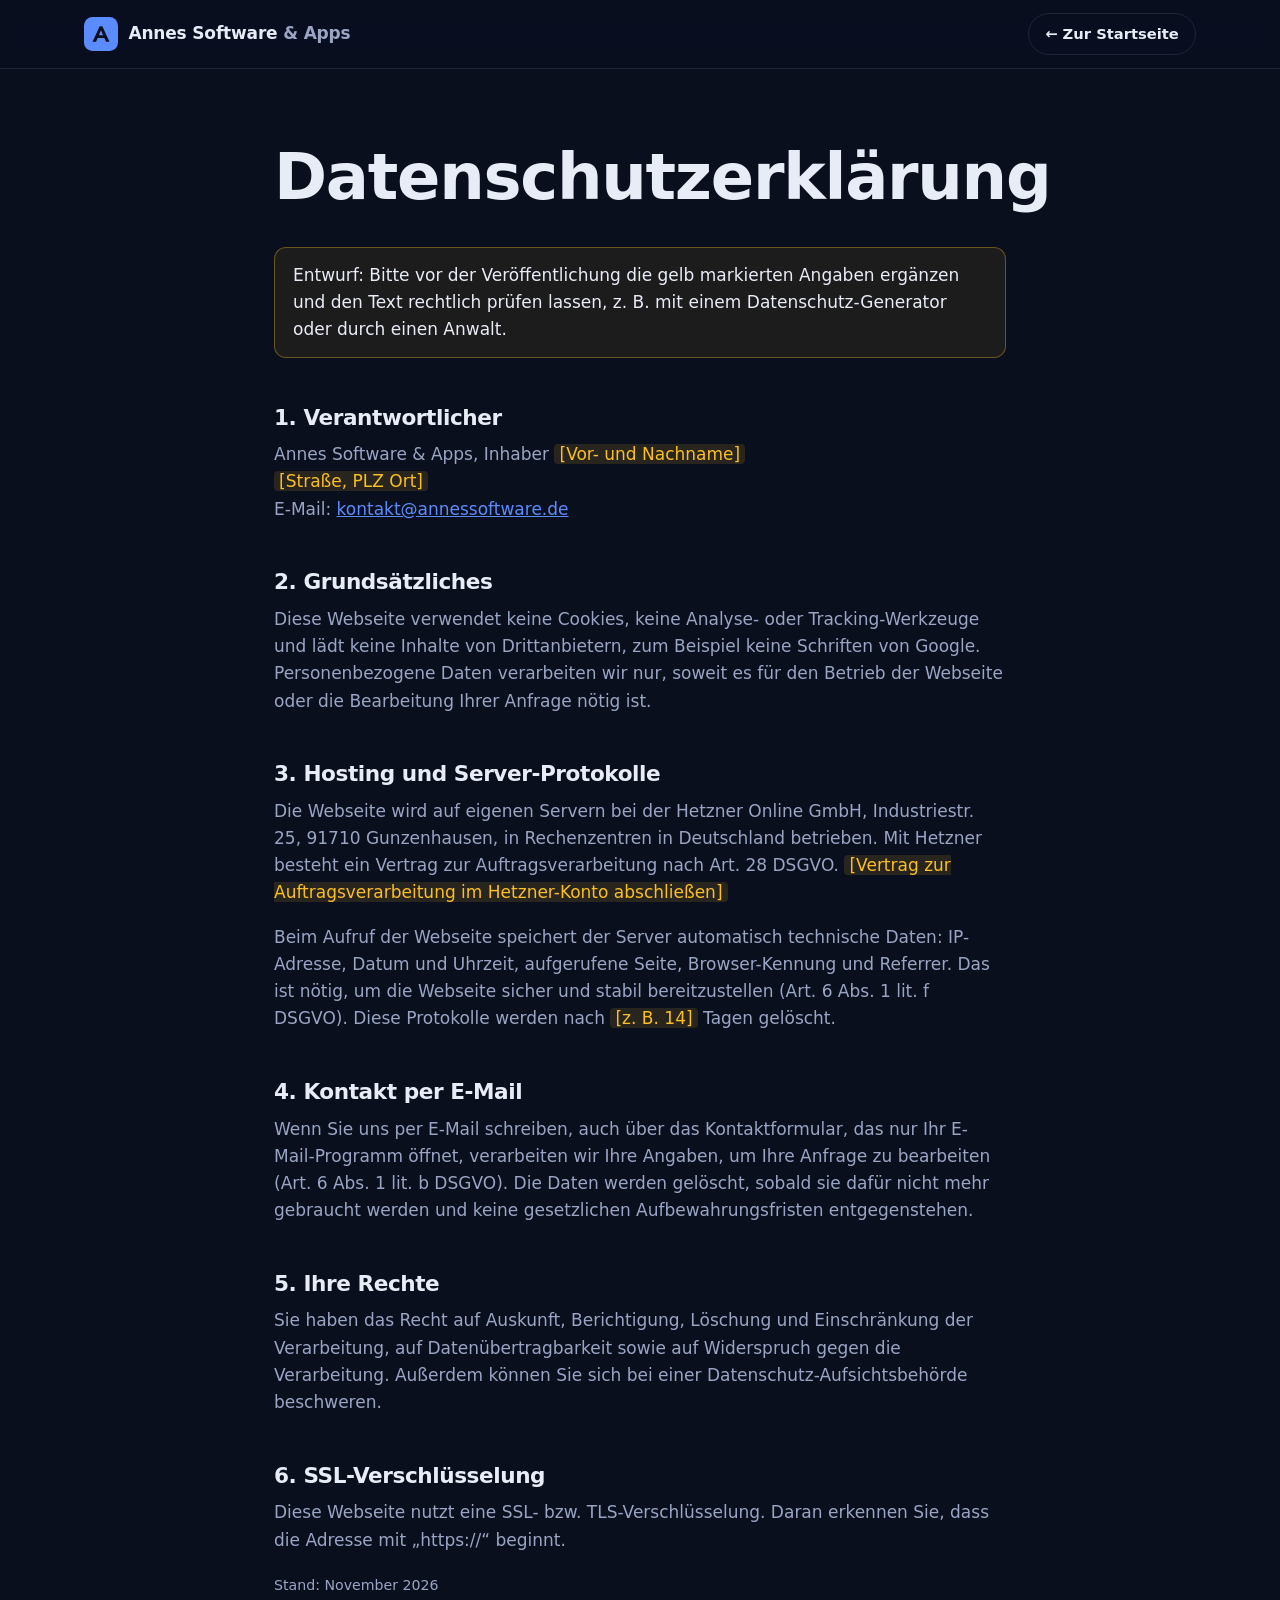
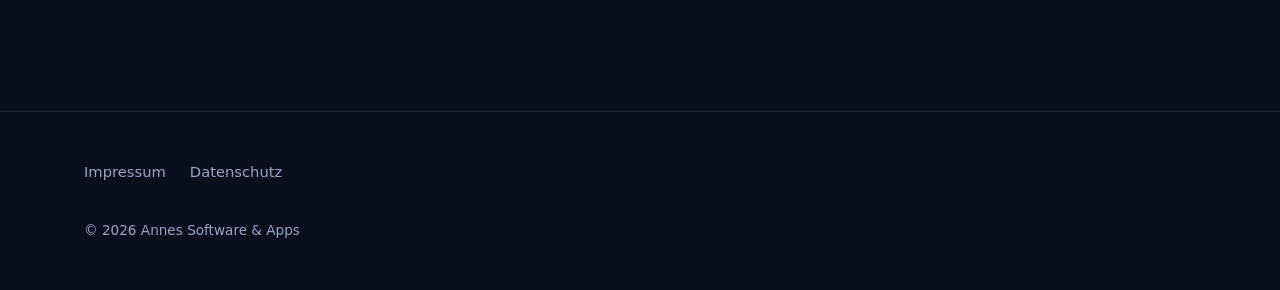
==== site/datenschutz.html @ 8b8a34be "Firmenwebseite annessoftware.de: Startseite, Impressum, Datenschutz, Docker-Setup Co-Authored-By: Cl" ====
<!doctype html>
<html lang="de">
<head>
  <meta charset="utf-8">
  <meta name="viewport" content="width=device-width, initial-scale=1">
  <title>Datenschutz – Annes Software & Apps</title>
  <meta name="robots" content="noindex">
  <link rel="icon" href="favicon.svg" type="image/svg+xml">
  <link rel="stylesheet" href="styles.css?v=1">
</head>
<body>
  <header class="header">
    <div class="wrap header__inner">
      <a class="brand" href="index.html">
        <svg class="brand__mark" viewBox="0 0 40 40" aria-hidden="true"><rect width="40" height="40" rx="10" fill="currentColor"/><path d="M10 29 18.5 11h3L30 29h-4.2l-1.8-4.2h-8L14.2 29H10Zm7.5-7.6h5L20 15.6l-2.5 5.8Z" fill="#0a0f1e"/></svg>
        <span class="brand__text">Annes Software <span>&amp; Apps</span></span>
      </a>
      <a class="btn btn--small btn--ghost" href="index.html">← Zur Startseite</a>
    </div>
  </header>

  <main class="legal">
    <div class="wrap">
      <h1>Datenschutzerklärung</h1>
      <p class="notice">Entwurf: Bitte vor der Veröffentlichung die gelb markierten Angaben ergänzen und den Text rechtlich prüfen lassen, z.&nbsp;B. mit einem Datenschutz-Generator oder durch einen Anwalt.</p>

      <h2>1. Verantwortlicher</h2>
      <p>
        Annes Software &amp; Apps, Inhaber <span class="todo">[Vor- und Nachname]</span><br>
        <span class="todo">[Straße, PLZ Ort]</span><br>
        E-Mail: <a href="mailto:kontakt@annessoftware.de">kontakt@annessoftware.de</a>
      </p>

      <h2>2. Grundsätzliches</h2>
      <p>Diese Webseite verwendet keine Cookies, keine Analyse- oder Tracking-Werkzeuge und lädt keine Inhalte von Drittanbietern, zum Beispiel keine Schriften von Google. Personenbezogene Daten verarbeiten wir nur, soweit es für den Betrieb der Webseite oder die Bearbeitung Ihrer Anfrage nötig ist.</p>

      <h2>3. Hosting und Server-Protokolle</h2>
      <p>Die Webseite wird auf eigenen Servern bei der Hetzner Online GmbH, Industriestr. 25, 91710 Gunzenhausen, in Rechenzentren in Deutschland betrieben. Mit Hetzner besteht ein Vertrag zur Auftragsverarbeitung nach Art. 28 DSGVO. <span class="todo">[Vertrag zur Auftragsverarbeitung im Hetzner-Konto abschließen]</span></p>
      <p>Beim Aufruf der Webseite speichert der Server automatisch technische Daten: IP-Adresse, Datum und Uhrzeit, aufgerufene Seite, Browser-Kennung und Referrer. Das ist nötig, um die Webseite sicher und stabil bereitzustellen (Art. 6 Abs. 1 lit. f DSGVO). Diese Protokolle werden nach <span class="todo">[z. B. 14]</span> Tagen gelöscht.</p>

      <h2>4. Kontakt per E-Mail</h2>
      <p>Wenn Sie uns per E-Mail schreiben, auch über das Kontaktformular, das nur Ihr E-Mail-Programm öffnet, verarbeiten wir Ihre Angaben, um Ihre Anfrage zu bearbeiten (Art. 6 Abs. 1 lit. b DSGVO). Die Daten werden gelöscht, sobald sie dafür nicht mehr gebraucht werden und keine gesetzlichen Aufbewahrungsfristen entgegenstehen.</p>

      <h2>5. Ihre Rechte</h2>
      <p>Sie haben das Recht auf Auskunft, Berichtigung, Löschung und Einschränkung der Verarbeitung, auf Datenübertragbarkeit sowie auf Widerspruch gegen die Verarbeitung. Außerdem können Sie sich bei einer Datenschutz-Aufsichtsbehörde beschweren.</p>

      <h2>6. SSL-Verschlüsselung</h2>
      <p>Diese Webseite nutzt eine SSL- bzw. TLS-Verschlüsselung. Daran erkennen Sie, dass die Adresse mit „https://“ beginnt.</p>

      <p><small>Stand: November 2026</small></p>
    </div>
  </main>

  <footer class="footer">
    <div class="wrap footer__inner">
      <nav aria-label="Rechtliches"><a href="impressum.html">Impressum</a><a href="datenschutz.html">Datenschutz</a></nav>
      <p class="footer__copy">© 2026 Annes Software &amp; Apps</p>
    </div>
  </footer>
</body>
</html>
---- site/styles.css ----
/* Annes Software & Apps – Stylesheet
   Keine externen Schriften (DSGVO): System-Schriften. */

:root {
  --bg: #0a0f1e;
  --bg-2: #0f1629;
  --surface: #131b31;
  --surface-2: #19233d;
  --line: rgba(148, 163, 214, 0.14);
  --text: #e8ecf7;
  --muted: #9aa5c4;
  --accent: #5b8cff;
  --accent-2: #39e0c2;
  --ok: #34d399;
  --busy: #fbbf24;
  --radius: 16px;
  --wrap: 1160px;
  --font: ui-sans-serif, system-ui, -apple-system, "Segoe UI", Roboto, "Helvetica Neue", Arial, sans-serif;
  --mono: ui-monospace, "Cascadia Code", "SF Mono", Consolas, monospace;
}

*, *::before, *::after { box-sizing: border-box; }
html { scroll-behavior: smooth; scroll-padding-top: 80px; }
body {
  margin: 0;
  font-family: var(--font);
  font-size: 17px;
  line-height: 1.6;
  color: var(--text);
  background: var(--bg);
  -webkit-font-smoothing: antialiased;
  overflow-x: hidden;
}
img, svg { display: block; max-width: 100%; }
a { color: inherit; }
h1, h2, h3 { line-height: 1.15; letter-spacing: -0.02em; margin: 0 0 .5em; }
h1 { font-size: clamp(2.3rem, 5.4vw, 4rem); font-weight: 800; }
h2 { font-size: clamp(1.8rem, 3.6vw, 2.6rem); font-weight: 750; }
h3 { font-size: 1.2rem; font-weight: 700; }
p { margin: 0 0 1em; }

.wrap { width: 100%; max-width: var(--wrap); margin: 0 auto; padding: 0 24px; }
.skip { position: absolute; left: -999px; top: 8px; background: var(--accent); color: #fff; padding: 8px 14px; border-radius: 8px; z-index: 100; }
.skip:focus { left: 8px; }
:focus-visible { outline: 2px solid var(--accent-2); outline-offset: 3px; border-radius: 6px; }

.eyebrow {
  font-family: var(--mono);
  font-size: .8rem;
  letter-spacing: .12em;
  text-transform: uppercase;
  color: var(--accent-2);
  margin-bottom: 1rem;
}
.eyebrow.center { text-align: center; }
.accent {
  background: linear-gradient(90deg, var(--accent), var(--accent-2));
  -webkit-background-clip: text; background-clip: text;
  color: transparent;
}
.lead { font-size: 1.15rem; color: var(--muted); max-width: 36em; }

/* Buttons */
.btn {
  display: inline-flex; align-items: center; justify-content: center; gap: .5em;
  padding: .85em 1.5em;
  border-radius: 999px;
  border: 1px solid transparent;
  background: var(--accent);
  color: #fff;
  font: inherit; font-weight: 650;
  text-decoration: none;
  cursor: pointer;
  transition: transform .15s ease, background .15s ease, border-color .15s ease;
}
.btn:hover { transform: translateY(-1px); background: #7aa2ff; }
.btn--ghost { background: transparent; border-color: var(--line); color: var(--text); }
.btn--ghost:hover { background: var(--surface); border-color: rgba(148,163,214,.3); }
.btn--small { padding: .55em 1.1em; font-size: .92rem; }

/* Header */
.header {
  position: sticky; top: 0; z-index: 50;
  background: rgba(10, 15, 30, .78);
  backdrop-filter: saturate(140%) blur(12px);
  -webkit-backdrop-filter: saturate(140%) blur(12px);
  border-bottom: 1px solid var(--line);
}
.header__inner { display: flex; align-items: center; justify-content: space-between; height: 68px; }
.brand { display: flex; align-items: center; gap: .65rem; text-decoration: none; font-weight: 750; letter-spacing: -.01em; }
.brand__mark { width: 34px; height: 34px; color: var(--accent); flex: none; }
.brand__text span { color: var(--muted); font-weight: 600; }
.nav { display: flex; align-items: center; gap: 1.8rem; }
.nav a:not(.btn) { text-decoration: none; color: var(--muted); font-size: .95rem; transition: color .15s; }
.nav a:not(.btn):hover { color: var(--text); }
.nav-toggle { display: none; background: none; border: 0; width: 44px; height: 44px; cursor: pointer; padding: 12px; }
.nav-toggle span { display: block; height: 2px; background: var(--text); margin: 6px 0; border-radius: 2px; transition: transform .2s; }
.nav-toggle[aria-expanded="true"] span:first-child { transform: translateY(4px) rotate(45deg); }
.nav-toggle[aria-expanded="true"] span:last-child { transform: translateY(-4px) rotate(-45deg); }

/* Hero */
.hero {
  position: relative;
  padding: 96px 0 104px;
  background:
    radial-gradient(800px 420px at 85% 10%, rgba(91,140,255,.18), transparent 60%),
    radial-gradient(600px 380px at 10% 90%, rgba(57,224,194,.10), transparent 60%);
}
.hero::before {
  content: ""; position: absolute; inset: 0; pointer-events: none;
  background-image: linear-gradient(var(--line) 1px, transparent 1px), linear-gradient(90deg, var(--line) 1px, transparent 1px);
  background-size: 56px 56px;
  mask-image: radial-gradient(ellipse 70% 60% at 50% 40%, #000 20%, transparent 75%);
  -webkit-mask-image: radial-gradient(ellipse 70% 60% at 50% 40%, #000 20%, transparent 75%);
  opacity: .5;
}
.hero__grid { position: relative; display: grid; grid-template-columns: 1.1fr .9fr; gap: 56px; align-items: center; }
.hero__cta { display: flex; flex-wrap: wrap; gap: 12px; margin: 2rem 0 2.6rem; }
.hero__facts { list-style: none; padding: 0; margin: 0; display: grid; grid-template-columns: repeat(3, 1fr); gap: 18px; border-top: 1px solid var(--line); padding-top: 1.6rem; }
.hero__facts strong { display: block; font-size: .98rem; }
.hero__facts span { color: var(--muted); font-size: .88rem; }

.hero__visual { position: relative; }
.panel {
  background: linear-gradient(180deg, var(--surface-2), var(--surface));
  border: 1px solid var(--line);
  border-radius: 20px;
  box-shadow: 0 30px 80px -20px rgba(0,0,0,.6), 0 0 0 1px rgba(255,255,255,.02) inset;
  overflow: hidden;
}
.panel__bar { display: flex; align-items: center; gap: 6px; padding: 14px 18px; border-bottom: 1px solid var(--line); font-family: var(--mono); font-size: .78rem; color: var(--muted); }
.panel__bar i { width: 10px; height: 10px; border-radius: 50%; background: #2a3555; }
.panel__bar span { margin-left: 10px; }
.status { list-style: none; margin: 0; padding: 8px 10px; }
.status li {
  display: grid; grid-template-columns: 14px 1fr auto; grid-template-rows: auto auto; column-gap: 12px;
  padding: 12px 10px; border-radius: 12px;
}
.status li + li { border-top: 1px solid var(--line); }
.status b { font-family: var(--mono); font-size: .92rem; font-weight: 600; }
.status em { grid-column: 2; font-style: normal; color: var(--muted); font-size: .82rem; }
.status small { grid-column: 3; grid-row: 1 / span 2; align-self: center; font-family: var(--mono); font-size: .78rem; color: var(--ok); background: rgba(52,211,153,.1); padding: 4px 10px; border-radius: 999px; }
.status li:last-child small { color: var(--busy); background: rgba(251,191,36,.1); }
.dot { grid-row: 1 / span 2; align-self: center; width: 10px; height: 10px; border-radius: 50%; }
.dot--ok { background: var(--ok); box-shadow: 0 0 0 4px rgba(52,211,153,.15); }
.dot--busy { background: var(--busy); box-shadow: 0 0 0 4px rgba(251,191,36,.15); animation: pulse 1.6s ease-in-out infinite; }
@keyframes pulse { 50% { opacity: .4; } }
.panel__foot { display: grid; grid-template-columns: repeat(3, 1fr); border-top: 1px solid var(--line); }
.panel__foot div { padding: 14px 18px; }
.panel__foot div + div { border-left: 1px solid var(--line); }
.panel__foot span { display: block; font-size: .75rem; color: var(--muted); }
.panel__foot b { font-family: var(--mono); font-size: 1rem; }
.chip {
  position: absolute; font-family: var(--mono); font-size: .78rem;
  background: var(--bg-2); border: 1px solid var(--line); border-radius: 999px; padding: 8px 14px;
  box-shadow: 0 12px 30px -10px rgba(0,0,0,.6);
  white-space: nowrap;
}
.chip--a { top: -18px; right: 24px; color: var(--accent-2); }
.chip--b { bottom: -18px; left: -16px; color: var(--text); }

/* Sections */
.section { padding: 104px 0; }
.section--alt { background: var(--bg-2); border-top: 1px solid var(--line); border-bottom: 1px solid var(--line); }
.section--tight { padding: 64px 0; }
.section__head { max-width: 640px; margin-bottom: 3rem; }
.section__head p:last-child { color: var(--muted); }

.cards { display: grid; grid-template-columns: repeat(3, 1fr); gap: 20px; }
.card {
  background: var(--surface); border: 1px solid var(--line); border-radius: var(--radius);
  padding: 28px; transition: border-color .2s, transform .2s;
}
.card:hover { border-color: rgba(91,140,255,.45); transform: translateY(-2px); }
.card p { color: var(--muted); margin: 0; font-size: .97rem; }
.card__icon { width: 44px; height: 44px; border-radius: 12px; display: grid; place-items: center; background: rgba(91,140,255,.12); margin-bottom: 18px; }
.card__icon svg { width: 22px; height: 22px; fill: none; stroke: var(--accent); stroke-width: 1.8; stroke-linecap: round; stroke-linejoin: round; }

/* Projects */
.projects { display: grid; gap: 24px; }
.project {
  display: grid; grid-template-columns: 340px 1fr; gap: 0;
  background: var(--surface); border: 1px solid var(--line); border-radius: 20px; overflow: hidden;
}
.project__body { padding: 32px 36px; }
.project__body p { color: var(--muted); }
.tag { font-family: var(--mono); font-size: .78rem; color: var(--accent-2) !important; text-transform: uppercase; letter-spacing: .08em; margin-bottom: .5rem; }
.pills { list-style: none; padding: 0; margin: 1.2rem 0 0; display: flex; flex-wrap: wrap; gap: 8px; }
.pills li { font-size: .82rem; padding: 5px 12px; border-radius: 999px; border: 1px solid var(--line); color: var(--text); }
.link { display: inline-block; margin-top: 1.2rem; color: var(--accent); text-decoration: none; font-weight: 600; }
.link:hover { text-decoration: underline; }

.project__art { position: relative; min-height: 240px; display: grid; place-items: center; overflow: hidden; }
.project__art--eleade { background: radial-gradient(circle at 30% 30%, #1f7a4d, #0d3322 70%); }
.project__art--avo { background: radial-gradient(circle at 70% 30%, #6d8f2e, #22300f 70%); }
.project__art--ht { background: radial-gradient(circle at 50% 30%, #2b4aa8, #0f1a3d 70%); }
.phone { width: 108px; height: 196px; border-radius: 22px; background: #0b0f1a; padding: 8px; box-shadow: 0 20px 40px rgba(0,0,0,.45); transform: rotate(-6deg); }
.phone__screen { height: 100%; border-radius: 16px; background: linear-gradient(180deg, #e9f8ef, #c9efd9); padding: 14px 10px; display: grid; gap: 8px; align-content: start; }
.phone__screen span { height: 34px; border-radius: 8px; background: rgba(31,122,77,.25); }
.phone__screen span:first-child { height: 60px; background: rgba(31,122,77,.55); }
.browser { width: 230px; border-radius: 12px; overflow: hidden; background: #fbfaf5; box-shadow: 0 20px 40px rgba(0,0,0,.45); transform: rotate(3deg); }
.browser__bar { display: flex; gap: 5px; padding: 8px 10px; background: #e7e4d8; }
.browser__bar i { width: 7px; height: 7px; border-radius: 50%; background: #b7b29e; }
.browser__body { padding: 14px; display: grid; grid-template-columns: 1fr 1fr; gap: 8px; }
.browser__body span { height: 40px; border-radius: 6px; background: #dfe8c8; }
.browser__body span:first-child { grid-column: span 2; height: 56px; background: #6d8f2e; }
.stack { display: grid; gap: 10px; }
.stack span {
  font-family: var(--mono); font-size: .85rem; width: 180px; padding: 12px 16px; border-radius: 10px;
  background: rgba(10,15,30,.7); border: 1px solid rgba(255,255,255,.12); color: #cfe0ff;
}
.stack span::before { content: "● "; color: var(--ok); }
.stack span:nth-child(2) { margin-left: 24px; }
.stack span:nth-child(3) { margin-left: 48px; }

/* Split / checks */
.split { display: grid; grid-template-columns: 1fr 1fr; gap: 64px; align-items: start; }
.split p { color: var(--muted); }
.split p a { color: var(--accent); }
.checks { list-style: none; padding: 0; margin: 0; display: grid; grid-template-columns: 1fr 1fr; gap: 14px; }
.checks li { background: var(--surface); border: 1px solid var(--line); border-radius: 14px; padding: 18px 18px 18px 48px; position: relative; }
.checks li::before {
  content: ""; position: absolute; left: 18px; top: 21px; width: 18px; height: 18px; border-radius: 50%;
  background: rgba(57,224,194,.15) url("data:image/svg+xml,%3Csvg xmlns='http://www.w3.org/2000/svg' viewBox='0 0 24 24' fill='none' stroke='%2339e0c2' stroke-width='3' stroke-linecap='round' stroke-linejoin='round'%3E%3Cpath d='M5 12l5 5L20 7'/%3E%3C/svg%3E") center / 11px no-repeat;
}
.checks b { display: block; font-size: .98rem; }
.checks span { color: var(--muted); font-size: .88rem; }

/* Steps */
.steps { list-style: none; padding: 0; margin: 0; display: grid; grid-template-columns: repeat(4, 1fr); gap: 20px; counter-reset: s; }
.steps li { position: relative; padding: 28px 24px; border-radius: var(--radius); background: var(--surface); border: 1px solid var(--line); }
.steps p { color: var(--muted); font-size: .95rem; margin: 0; }
.steps__n { display: block; font-family: var(--mono); font-size: 2rem; font-weight: 700; color: transparent; -webkit-text-stroke: 1px var(--accent); margin-bottom: .6rem; }

/* Tech */
.tech { list-style: none; padding: 0; margin: 0; display: flex; flex-wrap: wrap; justify-content: center; gap: 12px; }
.tech li { font-family: var(--mono); font-size: .9rem; padding: 10px 18px; border-radius: 10px; background: var(--surface); border: 1px solid var(--line); color: var(--muted); }

/* Contact */
.contact { background: radial-gradient(700px 400px at 0% 100%, rgba(91,140,255,.14), transparent 60%); }
.contact__mail a { font-size: 1.3rem; font-weight: 700; color: var(--text); text-decoration-color: var(--accent); text-underline-offset: 6px; }
.form { display: grid; gap: 16px; background: var(--surface); border: 1px solid var(--line); border-radius: 20px; padding: 28px; }
.form label { display: grid; gap: 6px; font-size: .9rem; font-weight: 600; }
.form small { color: var(--muted); font-weight: 400; }
.form input, .form select, .form textarea {
  font: inherit; font-weight: 400; color: var(--text);
  background: var(--bg); border: 1px solid var(--line); border-radius: 10px; padding: 12px 14px;
  width: 100%;
}
.form textarea { resize: vertical; }
.form input:focus, .form select:focus, .form textarea:focus { outline: none; border-color: var(--accent); box-shadow: 0 0 0 3px rgba(91,140,255,.2); }
.form [aria-invalid="true"] { border-color: #f87171; }
.form__note { margin: 0; font-size: .8rem; color: var(--muted); }

/* Footer */
.footer { border-top: 1px solid var(--line); padding: 48px 0; font-size: .92rem; }
.footer__inner { display: grid; grid-template-columns: 1fr auto; gap: 24px 48px; align-items: start; }
.footer p { color: var(--muted); margin: .8rem 0 0; }
.footer nav { display: flex; gap: 24px; }
.footer nav a { color: var(--muted); text-decoration: none; }
.footer nav a:hover { color: var(--text); }
.footer__copy { grid-column: 1 / -1; font-size: .85rem; }

/* Legal pages */
.legal { padding: 72px 0 96px; }
.legal .wrap { max-width: 780px; }
.legal h2 { font-size: 1.35rem; margin-top: 2.2em; }
.legal p, .legal li { color: var(--muted); }
.legal a { color: var(--accent); }
.legal .todo { background: rgba(251,191,36,.12); color: var(--busy); padding: 0 .3em; border-radius: 4px; }
.notice { border: 1px solid rgba(251,191,36,.35); background: rgba(251,191,36,.08); border-radius: 12px; padding: 14px 18px; color: var(--text) !important; }

/* Reveal */
.reveal { opacity: 0; transform: translateY(16px); transition: opacity .6s ease, transform .6s ease; }
.reveal.is-in { opacity: 1; transform: none; }

/* Responsive */
@media (max-width: 980px) {
  .hero__grid, .split { grid-template-columns: 1fr; gap: 56px; }
  .hero__visual { max-width: 520px; }
  .cards { grid-template-columns: repeat(2, 1fr); }
  .steps { grid-template-columns: repeat(2, 1fr); }
  .project { grid-template-columns: 1fr; }
  .project__art { min-height: 200px; }
}
@media (max-width: 760px) {
  body { font-size: 16px; }
  .wrap { padding: 0 16px; }
  .nav-toggle { display: block; }
  .nav {
    position: absolute; top: 68px; left: 0; right: 0;
    flex-direction: column; align-items: stretch; gap: 0;
    background: var(--bg); border-bottom: 1px solid var(--line);
    padding: 8px 16px 20px;
    display: none;
  }
  .nav.is-open { display: flex; }
  .nav a:not(.btn) { padding: 14px 4px; border-bottom: 1px solid var(--line); font-size: 1rem; }
  .nav .btn { margin-top: 14px; }
  .hero { padding: 56px 0 72px; }
  .hero__facts { grid-template-columns: 1fr; gap: 12px; }
  .chip--b { left: 8px; }
  .section { padding: 72px 0; }
  .cards, .steps, .checks { grid-template-columns: 1fr; }
  .project__body { padding: 24px; }
  .footer__inner { grid-template-columns: 1fr; }
  .footer nav { flex-wrap: wrap; }
}
@media (prefers-reduced-motion: reduce) {
  html { scroll-behavior: auto; }
  *, *::before, *::after { animation: none !important; transition: none !important; }
  .reveal { opacity: 1; transform: none; }
}
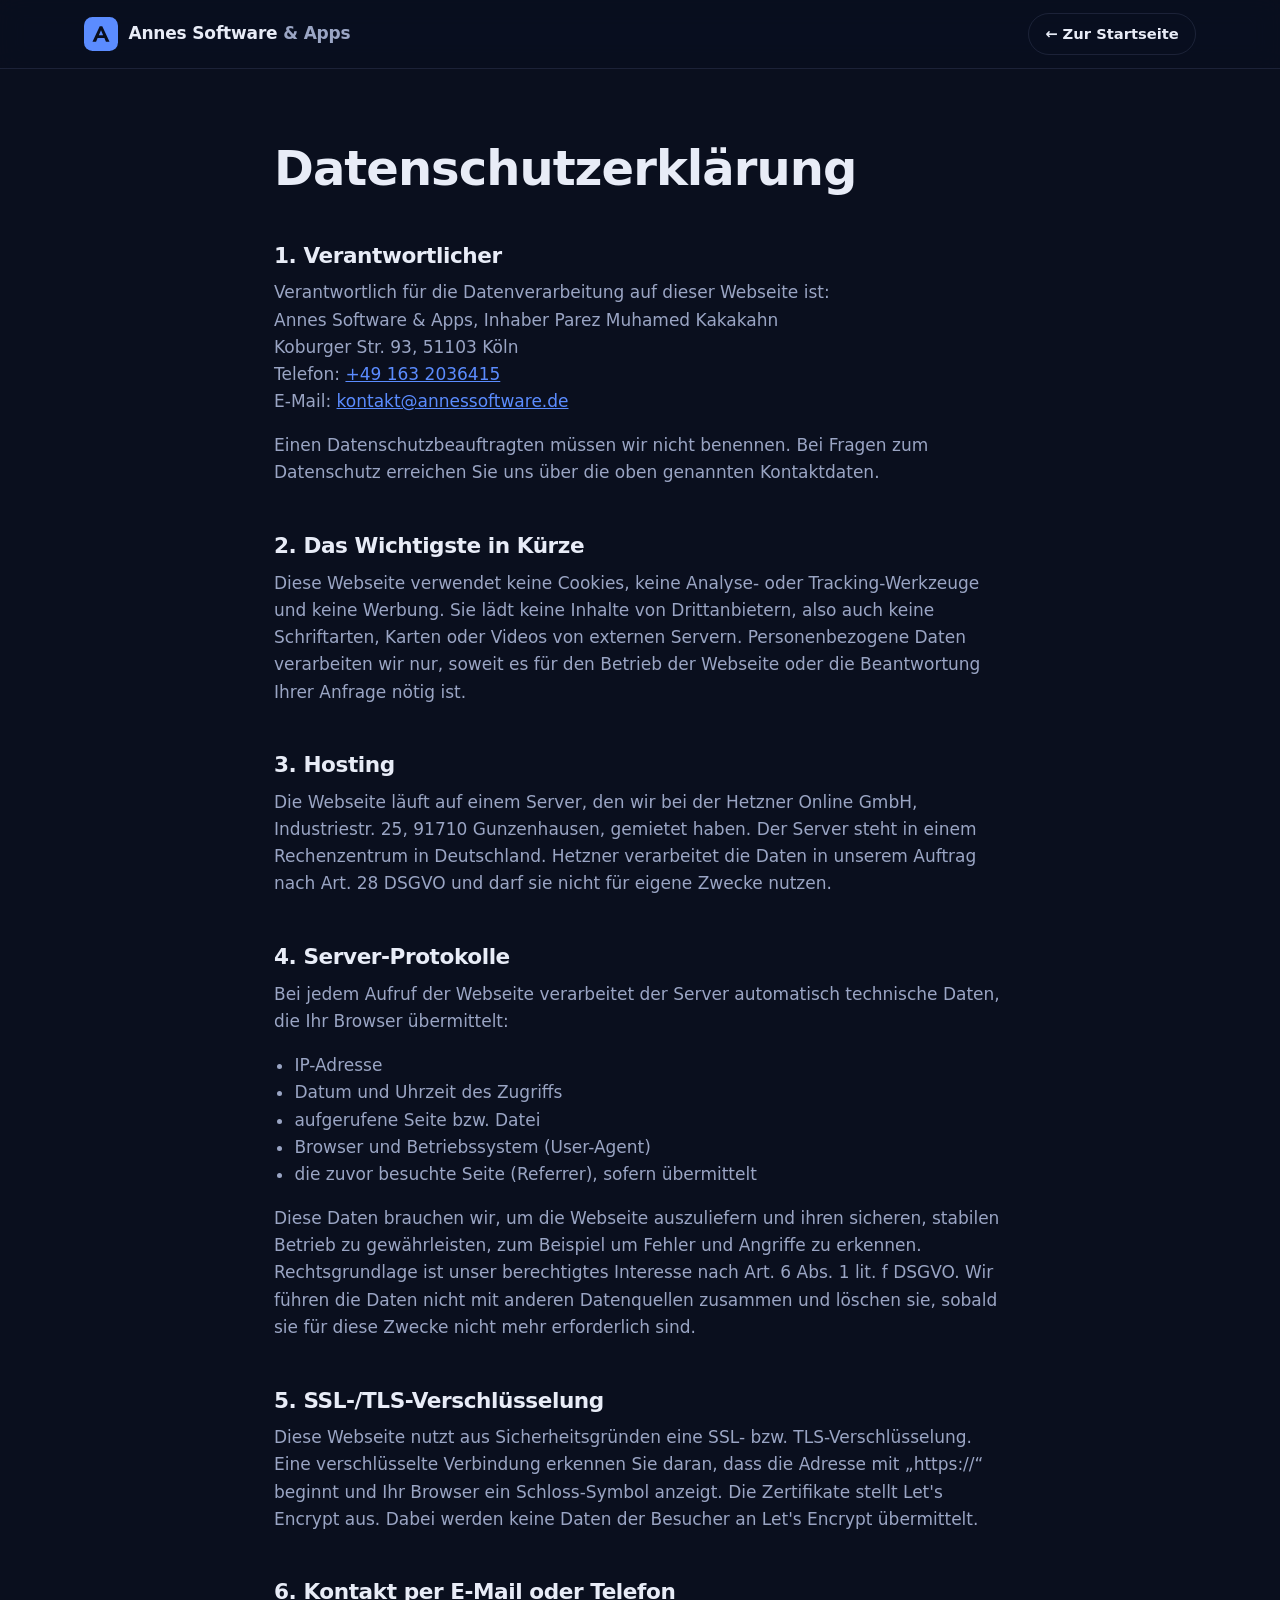
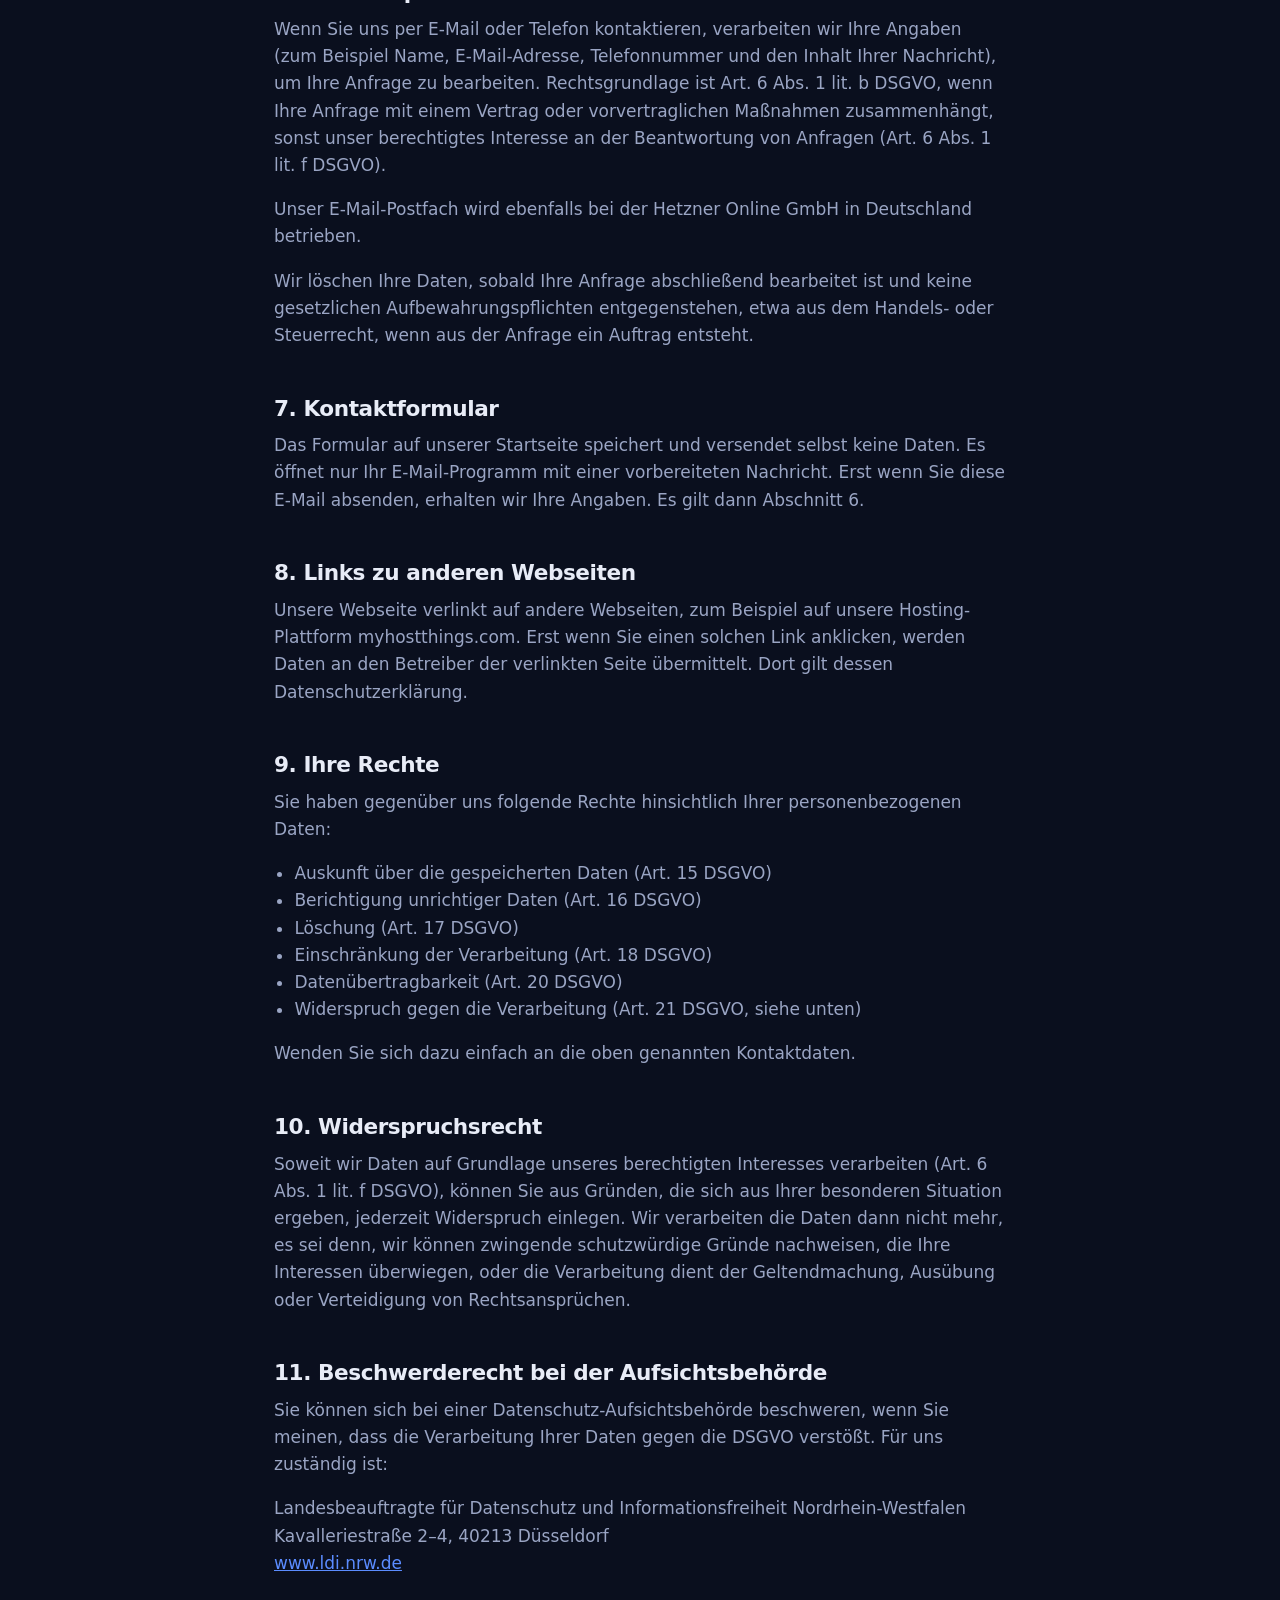
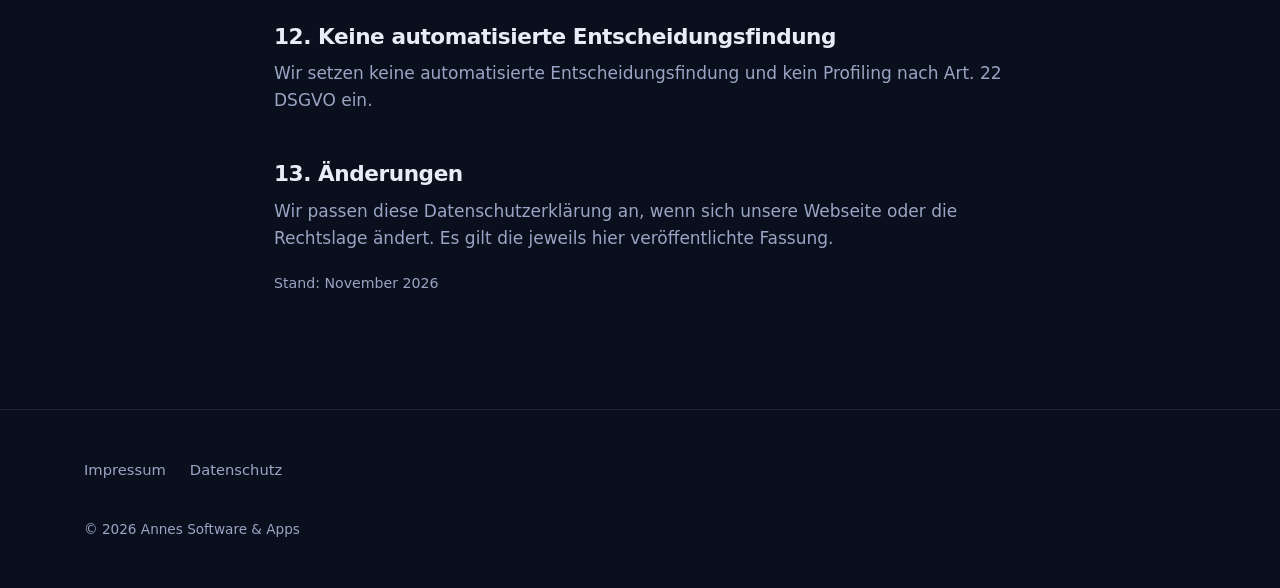
==== commit 80f64896: "Impressum und Datenschutzerklärung vollständig Anbieterangaben, Kontakt und Verantwortlicher nach MS" ====
--- a/site/datenschutz.html
+++ b/site/datenschutz.html
@@ -6,7 +6,7 @@
   <title>Datenschutz – Annes Software & Apps</title>
   <meta name="robots" content="noindex">
   <link rel="icon" href="favicon.svg" type="image/svg+xml">
-  <link rel="stylesheet" href="styles.css?v=1">
+  <link rel="stylesheet" href="styles.css?v=2">
 </head>
 <body>
   <header class="header">
@@ -22,30 +22,76 @@
   <main class="legal">
     <div class="wrap">
       <h1>Datenschutzerklärung</h1>
-      <p class="notice">Entwurf: Bitte vor der Veröffentlichung die gelb markierten Angaben ergänzen und den Text rechtlich prüfen lassen, z.&nbsp;B. mit einem Datenschutz-Generator oder durch einen Anwalt.</p>
 
       <h2>1. Verantwortlicher</h2>
       <p>
-        Annes Software &amp; Apps, Inhaber <span class="todo">[Vor- und Nachname]</span><br>
-        <span class="todo">[Straße, PLZ Ort]</span><br>
+        Verantwortlich für die Datenverarbeitung auf dieser Webseite ist:<br>
+        Annes Software &amp; Apps, Inhaber Parez Muhamed Kakakahn<br>
+        Koburger Str. 93, 51103 Köln<br>
+        Telefon: <a href="tel:+491632036415">+49 163 2036415</a><br>
         E-Mail: <a href="mailto:kontakt@annessoftware.de">kontakt@annessoftware.de</a>
       </p>
+      <p>Einen Datenschutzbeauftragten müssen wir nicht benennen. Bei Fragen zum Datenschutz erreichen Sie uns über die oben genannten Kontaktdaten.</p>
 
-      <h2>2. Grundsätzliches</h2>
-      <p>Diese Webseite verwendet keine Cookies, keine Analyse- oder Tracking-Werkzeuge und lädt keine Inhalte von Drittanbietern, zum Beispiel keine Schriften von Google. Personenbezogene Daten verarbeiten wir nur, soweit es für den Betrieb der Webseite oder die Bearbeitung Ihrer Anfrage nötig ist.</p>
+      <h2>2. Das Wichtigste in Kürze</h2>
+      <p>Diese Webseite verwendet keine Cookies, keine Analyse- oder Tracking-Werkzeuge und keine Werbung. Sie lädt keine Inhalte von Drittanbietern, also auch keine Schriftarten, Karten oder Videos von externen Servern. Personenbezogene Daten verarbeiten wir nur, soweit es für den Betrieb der Webseite oder die Beantwortung Ihrer Anfrage nötig ist.</p>
 
-      <h2>3. Hosting und Server-Protokolle</h2>
-      <p>Die Webseite wird auf eigenen Servern bei der Hetzner Online GmbH, Industriestr. 25, 91710 Gunzenhausen, in Rechenzentren in Deutschland betrieben. Mit Hetzner besteht ein Vertrag zur Auftragsverarbeitung nach Art. 28 DSGVO. <span class="todo">[Vertrag zur Auftragsverarbeitung im Hetzner-Konto abschließen]</span></p>
-      <p>Beim Aufruf der Webseite speichert der Server automatisch technische Daten: IP-Adresse, Datum und Uhrzeit, aufgerufene Seite, Browser-Kennung und Referrer. Das ist nötig, um die Webseite sicher und stabil bereitzustellen (Art. 6 Abs. 1 lit. f DSGVO). Diese Protokolle werden nach <span class="todo">[z. B. 14]</span> Tagen gelöscht.</p>
+      <h2>3. Hosting</h2>
+      <p>Die Webseite läuft auf einem Server, den wir bei der Hetzner Online GmbH, Industriestr. 25, 91710 Gunzenhausen, gemietet haben. Der Server steht in einem Rechenzentrum in Deutschland. Hetzner verarbeitet die Daten in unserem Auftrag nach Art. 28 DSGVO und darf sie nicht für eigene Zwecke nutzen.</p>
 
-      <h2>4. Kontakt per E-Mail</h2>
-      <p>Wenn Sie uns per E-Mail schreiben, auch über das Kontaktformular, das nur Ihr E-Mail-Programm öffnet, verarbeiten wir Ihre Angaben, um Ihre Anfrage zu bearbeiten (Art. 6 Abs. 1 lit. b DSGVO). Die Daten werden gelöscht, sobald sie dafür nicht mehr gebraucht werden und keine gesetzlichen Aufbewahrungsfristen entgegenstehen.</p>
+      <h2>4. Server-Protokolle</h2>
+      <p>Bei jedem Aufruf der Webseite verarbeitet der Server automatisch technische Daten, die Ihr Browser übermittelt:</p>
+      <ul>
+        <li>IP-Adresse</li>
+        <li>Datum und Uhrzeit des Zugriffs</li>
+        <li>aufgerufene Seite bzw. Datei</li>
+        <li>Browser und Betriebssystem (User-Agent)</li>
+        <li>die zuvor besuchte Seite (Referrer), sofern übermittelt</li>
+      </ul>
+      <p>Diese Daten brauchen wir, um die Webseite auszuliefern und ihren sicheren, stabilen Betrieb zu gewährleisten, zum Beispiel um Fehler und Angriffe zu erkennen. Rechtsgrundlage ist unser berechtigtes Interesse nach Art. 6 Abs. 1 lit. f DSGVO. Wir führen die Daten nicht mit anderen Datenquellen zusammen und löschen sie, sobald sie für diese Zwecke nicht mehr erforderlich sind.</p>
 
-      <h2>5. Ihre Rechte</h2>
-      <p>Sie haben das Recht auf Auskunft, Berichtigung, Löschung und Einschränkung der Verarbeitung, auf Datenübertragbarkeit sowie auf Widerspruch gegen die Verarbeitung. Außerdem können Sie sich bei einer Datenschutz-Aufsichtsbehörde beschweren.</p>
+      <h2>5. SSL-/TLS-Verschlüsselung</h2>
+      <p>Diese Webseite nutzt aus Sicherheitsgründen eine SSL- bzw. TLS-Verschlüsselung. Eine verschlüsselte Verbindung erkennen Sie daran, dass die Adresse mit „https://“ beginnt und Ihr Browser ein Schloss-Symbol anzeigt. Die Zertifikate stellt Let's Encrypt aus. Dabei werden keine Daten der Besucher an Let's Encrypt übermittelt.</p>
 
-      <h2>6. SSL-Verschlüsselung</h2>
-      <p>Diese Webseite nutzt eine SSL- bzw. TLS-Verschlüsselung. Daran erkennen Sie, dass die Adresse mit „https://“ beginnt.</p>
+      <h2>6. Kontakt per E-Mail oder Telefon</h2>
+      <p>Wenn Sie uns per E-Mail oder Telefon kontaktieren, verarbeiten wir Ihre Angaben (zum Beispiel Name, E-Mail-Adresse, Telefonnummer und den Inhalt Ihrer Nachricht), um Ihre Anfrage zu bearbeiten. Rechtsgrundlage ist Art. 6 Abs. 1 lit. b DSGVO, wenn Ihre Anfrage mit einem Vertrag oder vorvertraglichen Maßnahmen zusammenhängt, sonst unser berechtigtes Interesse an der Beantwortung von Anfragen (Art. 6 Abs. 1 lit. f DSGVO).</p>
+      <p>Unser E-Mail-Postfach wird ebenfalls bei der Hetzner Online GmbH in Deutschland betrieben.</p>
+      <p>Wir löschen Ihre Daten, sobald Ihre Anfrage abschließend bearbeitet ist und keine gesetzlichen Aufbewahrungspflichten entgegenstehen, etwa aus dem Handels- oder Steuerrecht, wenn aus der Anfrage ein Auftrag entsteht.</p>
+
+      <h2>7. Kontaktformular</h2>
+      <p>Das Formular auf unserer Startseite speichert und versendet selbst keine Daten. Es öffnet nur Ihr E-Mail-Programm mit einer vorbereiteten Nachricht. Erst wenn Sie diese E-Mail absenden, erhalten wir Ihre Angaben. Es gilt dann Abschnitt 6.</p>
+
+      <h2>8. Links zu anderen Webseiten</h2>
+      <p>Unsere Webseite verlinkt auf andere Webseiten, zum Beispiel auf unsere Hosting-Plattform myhostthings.com. Erst wenn Sie einen solchen Link anklicken, werden Daten an den Betreiber der verlinkten Seite übermittelt. Dort gilt dessen Datenschutzerklärung.</p>
+
+      <h2>9. Ihre Rechte</h2>
+      <p>Sie haben gegenüber uns folgende Rechte hinsichtlich Ihrer personenbezogenen Daten:</p>
+      <ul>
+        <li>Auskunft über die gespeicherten Daten (Art. 15 DSGVO)</li>
+        <li>Berichtigung unrichtiger Daten (Art. 16 DSGVO)</li>
+        <li>Löschung (Art. 17 DSGVO)</li>
+        <li>Einschränkung der Verarbeitung (Art. 18 DSGVO)</li>
+        <li>Datenübertragbarkeit (Art. 20 DSGVO)</li>
+        <li>Widerspruch gegen die Verarbeitung (Art. 21 DSGVO, siehe unten)</li>
+      </ul>
+      <p>Wenden Sie sich dazu einfach an die oben genannten Kontaktdaten.</p>
+
+      <h2>10. Widerspruchsrecht</h2>
+      <p>Soweit wir Daten auf Grundlage unseres berechtigten Interesses verarbeiten (Art. 6 Abs. 1 lit. f DSGVO), können Sie aus Gründen, die sich aus Ihrer besonderen Situation ergeben, jederzeit Widerspruch einlegen. Wir verarbeiten die Daten dann nicht mehr, es sei denn, wir können zwingende schutzwürdige Gründe nachweisen, die Ihre Interessen überwiegen, oder die Verarbeitung dient der Geltendmachung, Ausübung oder Verteidigung von Rechtsansprüchen.</p>
+
+      <h2>11. Beschwerderecht bei der Aufsichtsbehörde</h2>
+      <p>Sie können sich bei einer Datenschutz-Aufsichtsbehörde beschweren, wenn Sie meinen, dass die Verarbeitung Ihrer Daten gegen die DSGVO verstößt. Für uns zuständig ist:</p>
+      <p>
+        Landesbeauftragte für Datenschutz und Informationsfreiheit Nordrhein-Westfalen<br>
+        Kavalleriestraße 2–4, 40213 Düsseldorf<br>
+        <a href="https://www.ldi.nrw.de" rel="noopener">www.ldi.nrw.de</a>
+      </p>
+
+      <h2>12. Keine automatisierte Entscheidungsfindung</h2>
+      <p>Wir setzen keine automatisierte Entscheidungsfindung und kein Profiling nach Art. 22 DSGVO ein.</p>
+
+      <h2>13. Änderungen</h2>
+      <p>Wir passen diese Datenschutzerklärung an, wenn sich unsere Webseite oder die Rechtslage ändert. Es gilt die jeweils hier veröffentlichte Fassung.</p>
 
       <p><small>Stand: November 2026</small></p>
     </div>
--- a/site/styles.css
+++ b/site/styles.css
@@ -33,7 +33,7 @@
 }
 img, svg { display: block; max-width: 100%; }
 a { color: inherit; }
-h1, h2, h3 { line-height: 1.15; letter-spacing: -0.02em; margin: 0 0 .5em; }
+h1, h2, h3 { line-height: 1.15; letter-spacing: -0.02em; margin: 0 0 .5em; overflow-wrap: break-word; hyphens: auto; }
 h1 { font-size: clamp(2.3rem, 5.4vw, 4rem); font-weight: 800; }
 h2 { font-size: clamp(1.8rem, 3.6vw, 2.6rem); font-weight: 750; }
 h3 { font-size: 1.2rem; font-weight: 700; }
@@ -264,7 +264,9 @@
 /* Legal pages */
 .legal { padding: 72px 0 96px; }
 .legal .wrap { max-width: 780px; }
+.legal h1 { font-size: clamp(1.8rem, 7vw, 3rem); }
 .legal h2 { font-size: 1.35rem; margin-top: 2.2em; }
+.legal ul { padding-left: 1.2em; }
 .legal p, .legal li { color: var(--muted); }
 .legal a { color: var(--accent); }
 .legal .todo { background: rgba(251,191,36,.12); color: var(--busy); padding: 0 .3em; border-radius: 4px; }
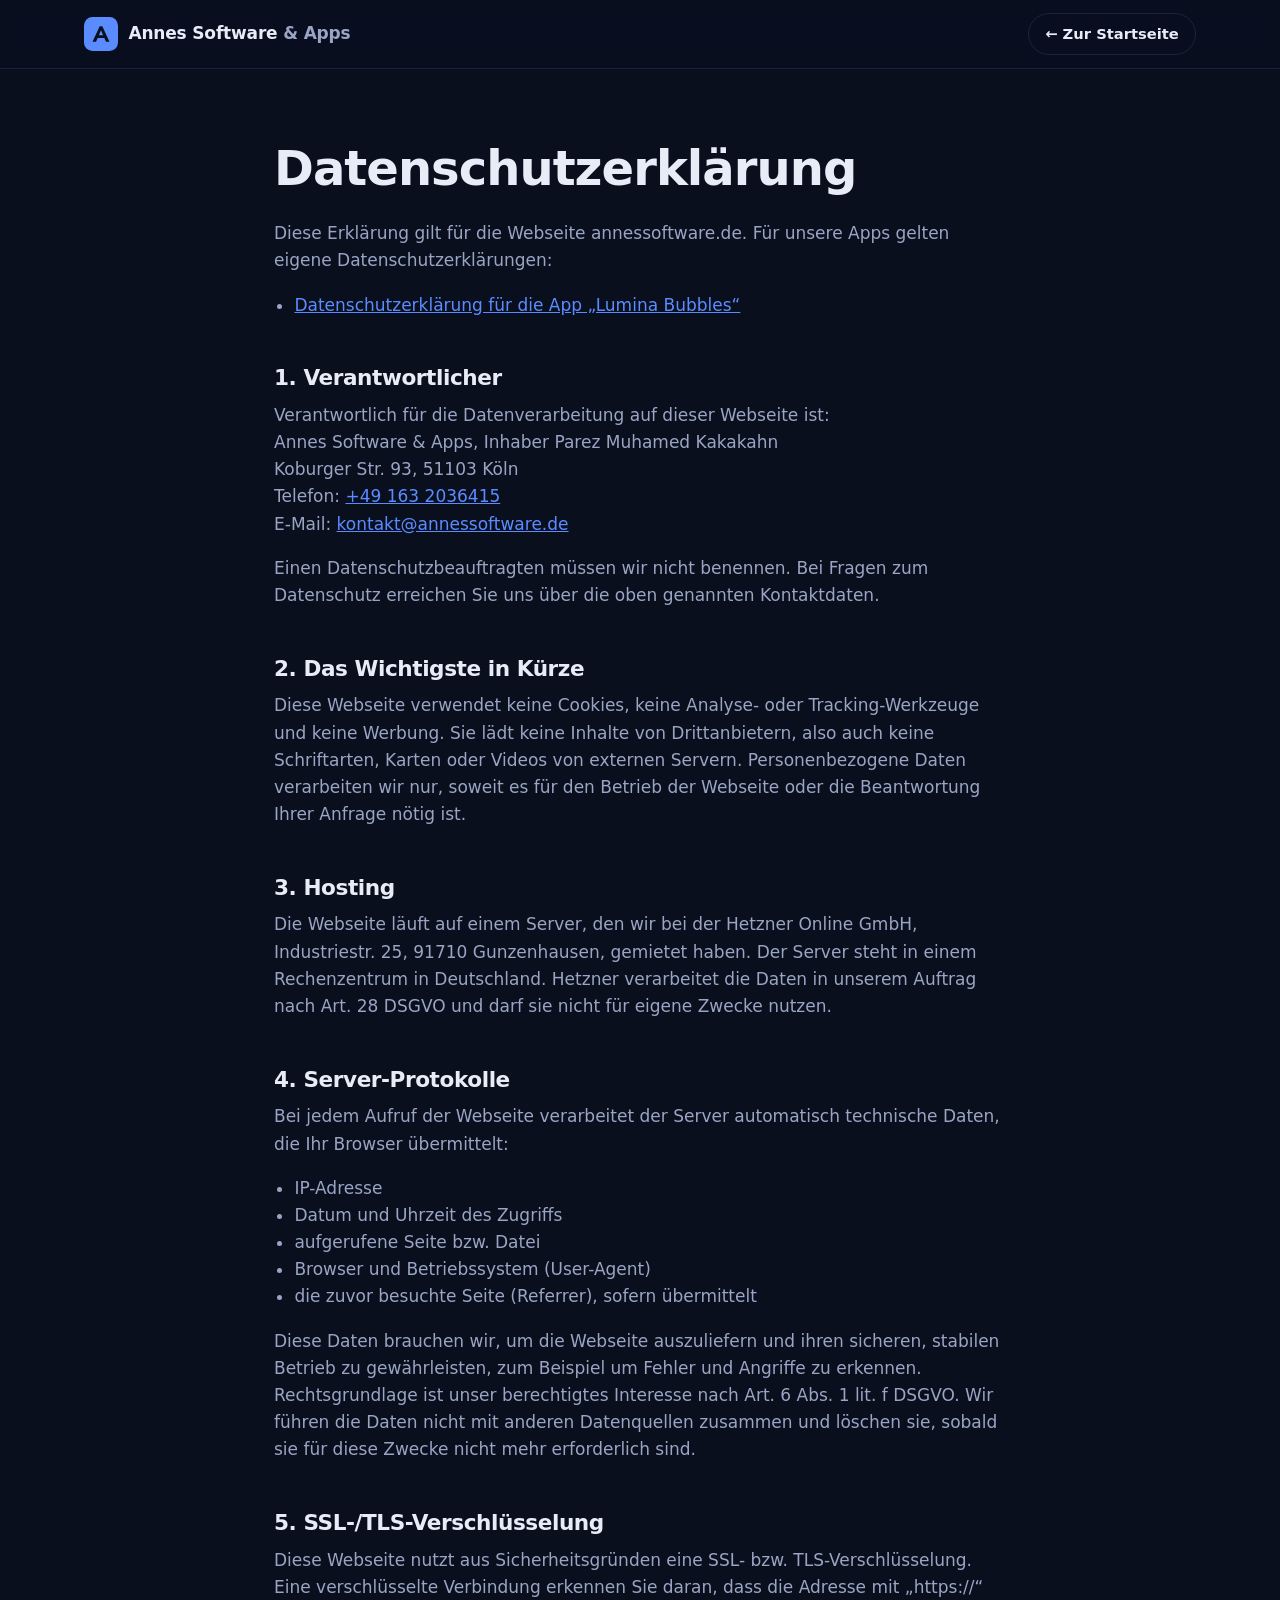
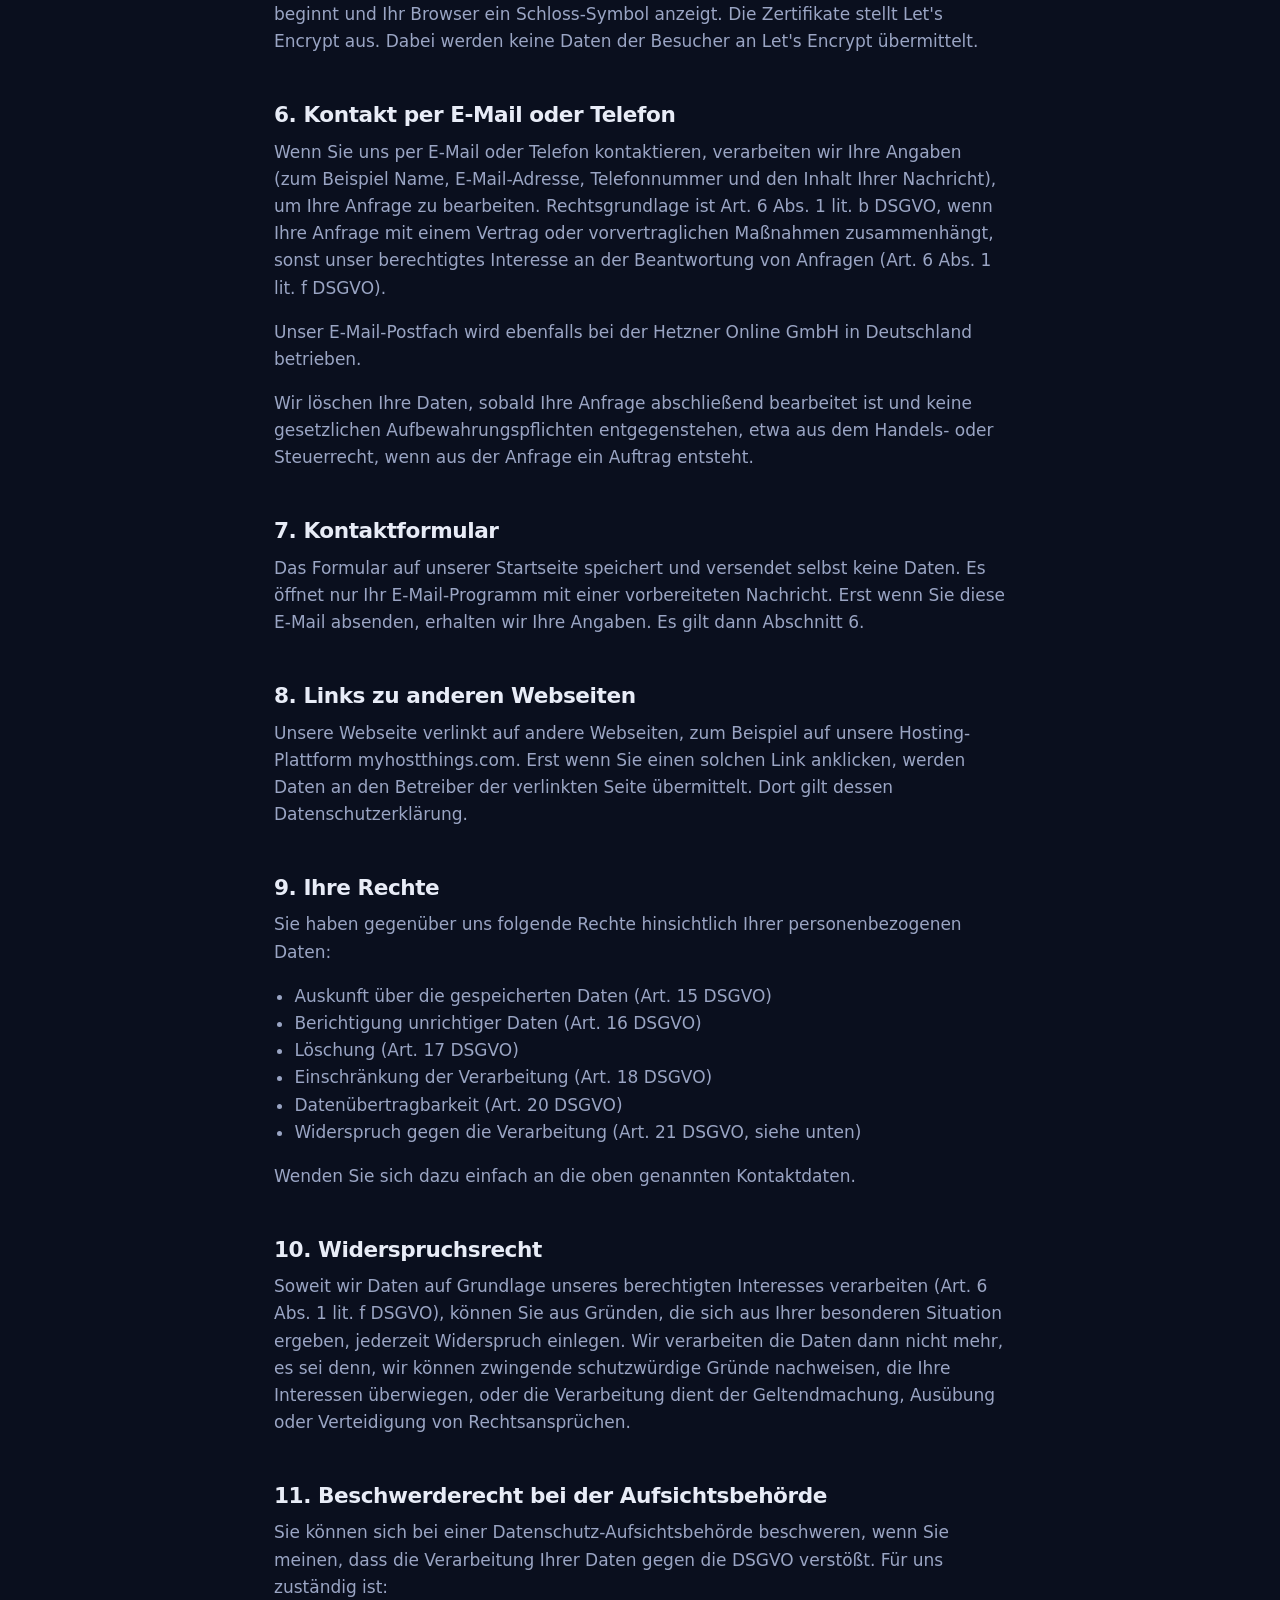
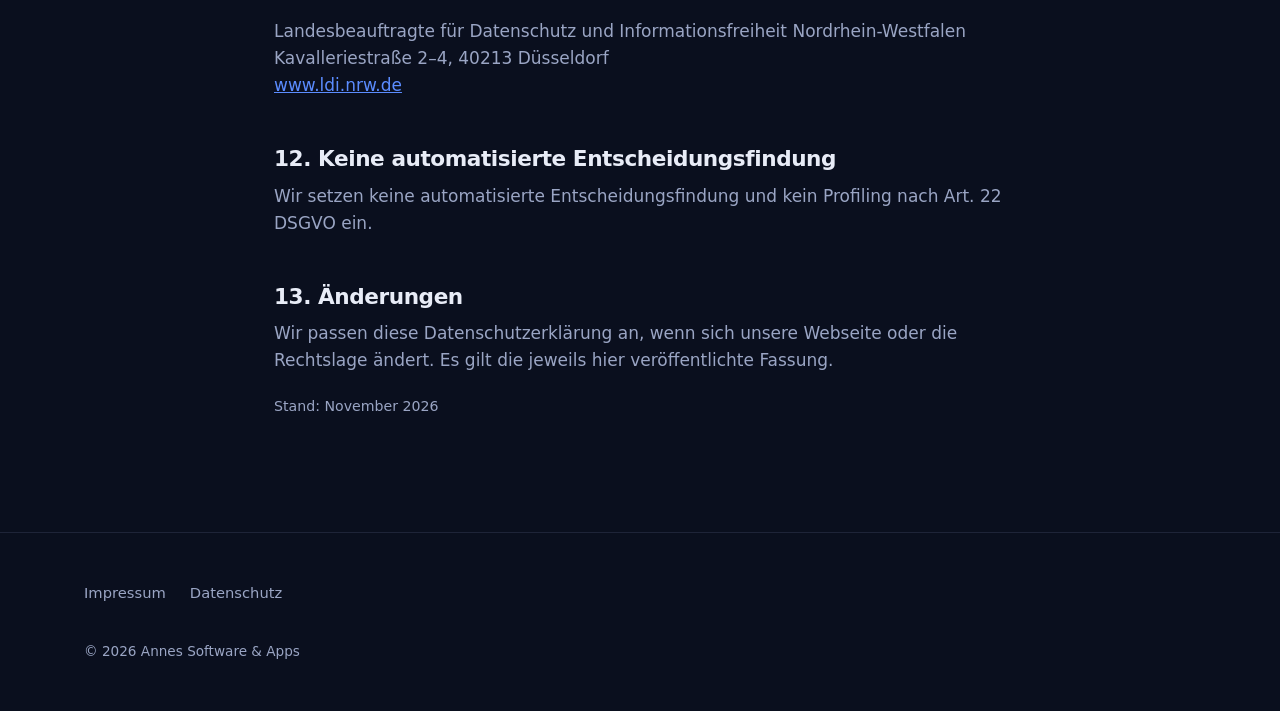
==== commit aa4d6211: "app-ads.txt, Datenschutzerklärung für Lumina Bubbles, App-Support im Impressum - site/app-ads.txt: Z" ====
--- a/site/datenschutz.html
+++ b/site/datenschutz.html
@@ -22,6 +22,11 @@
   <main class="legal">
     <div class="wrap">
       <h1>Datenschutzerklärung</h1>
+
+      <p>Diese Erklärung gilt für die Webseite annessoftware.de. Für unsere Apps gelten eigene Datenschutzerklärungen:</p>
+      <ul>
+        <li><a href="apps/lumina-bubbles/datenschutz.html">Datenschutzerklärung für die App „Lumina Bubbles“</a></li>
+      </ul>
 
       <h2>1. Verantwortlicher</h2>
       <p>
